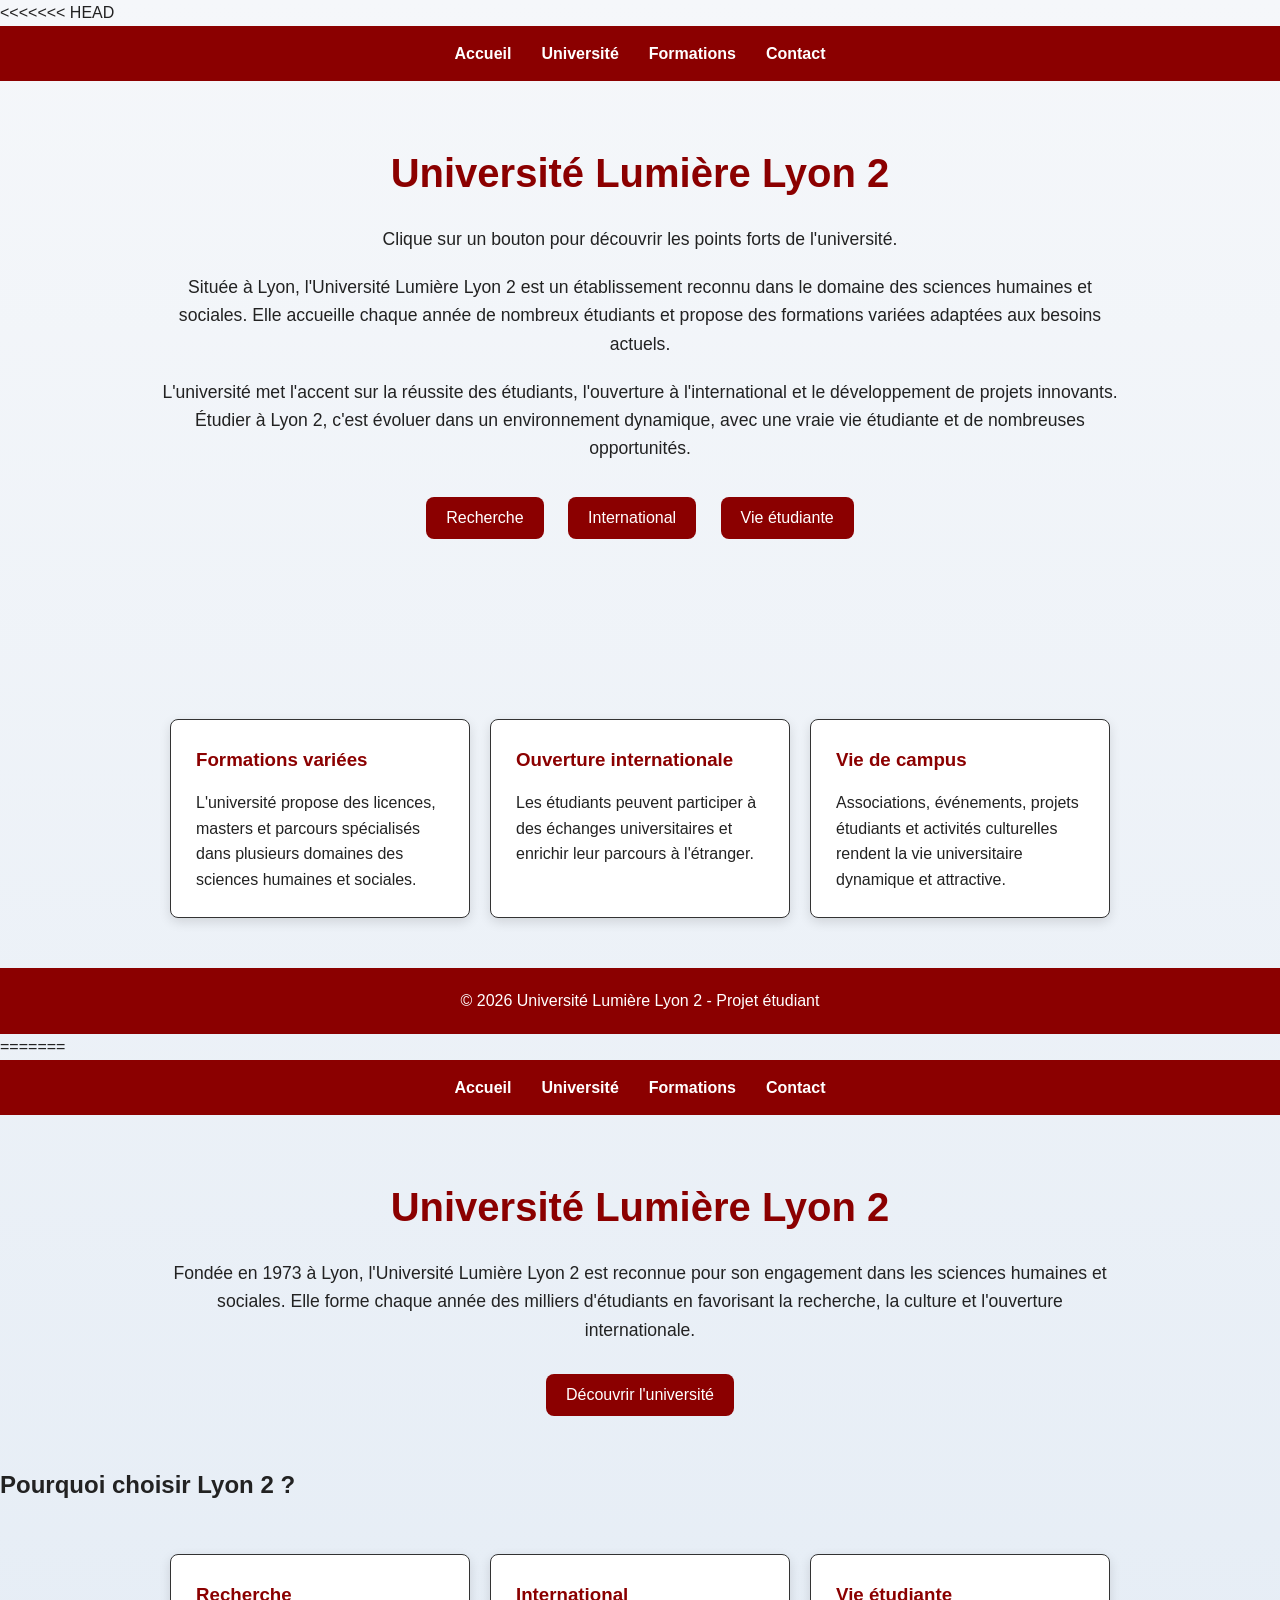
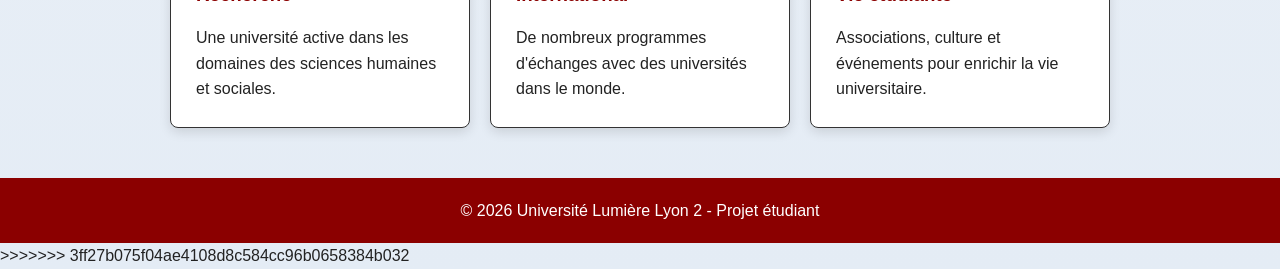
==== index.html @ df465ae9 "Rename git.html en index.html" ====
<!DOCTYPE html>
<html lang="fr">
<head>
<<<<<<< HEAD
    <meta charset="UTF-8">
    <meta name="viewport" content="width=device-width, initial-scale=1.0">
    <title>Université Lumière Lyon 2</title>

    <style>
        * {
            margin: 0;
            padding: 0;
            box-sizing: border-box;
        }

        body {
            font-family: Arial, sans-serif;
            background: linear-gradient(to bottom, #f5f7fa, #e4ecf5);
            color: #222;
            line-height: 1.6;
        }

        nav {
            background-color: #8b0000;
            padding: 15px 0;
            position: sticky;
            top: 0;
            z-index: 1000;
        }

        nav ul {
            list-style: none;
            display: flex;
            justify-content: center;
            gap: 30px;
        }

        nav ul li a {
            color: white;
            text-decoration: none;
            font-weight: bold;
            transition: 0.3s;
        }

        nav ul li a:hover {
            color: #ffd6d6;
        }

        .hero {
            text-align: center;
            padding: 60px 20px 40px;
            max-width: 1000px;
            margin: auto;
        }

        .hero h1 {
            font-size: 2.5rem;
            color: #8b0000;
            margin-bottom: 20px;
        }

        .hero p {
            font-size: 1.1rem;
            margin-bottom: 20px;
        }

        .buttons {
            margin-top: 25px;
        }

        button {
            margin: 10px;
            padding: 12px 20px;
            border: none;
            border-radius: 8px;
            background-color: #8b0000;
            color: white;
            font-size: 16px;
            cursor: pointer;
            transition: 0.3s;
        }

        button:hover {
            background-color: #b30000;
            transform: scale(1.05);
        }

        #texte {
            margin-top: 30px;
            font-size: 1.1rem;
            font-weight: bold;
            color: #8b0000;
            opacity: 0;
            transition: opacity 0.5s ease;
            min-height: 30px;
        }

        #texte.show {
            opacity: 1;
        }

        .cards {
            display: flex;
            justify-content: center;
            gap: 20px;
            flex-wrap: wrap;
            margin: 50px auto;
            max-width: 1100px;
            padding: 0 20px;
        }

        .card {
            background-color: white;
            width: 300px;
            padding: 25px;
            border-radius: 12px;
            box-shadow: 0 4px 12px rgba(0, 0, 0, 0.12);
            transition: 0.3s;
        }

        .card:hover {
            transform: translateY(-5px);
        }

        .card h3 {
            color: #8b0000;
            margin-bottom: 15px;
        }

        footer {
            text-align: center;
            background-color: #8b0000;
            color: white;
            padding: 20px;
            margin-top: 40px;
        }

        @media (max-width: 768px) {
            .hero h1 {
                font-size: 2rem;
            }

            nav ul {
                flex-direction: column;
                gap: 10px;
                align-items: center;
            }
        }
    </style>
</head>
<body>

    <nav>
        <ul>
            <li><a href="#">Accueil</a></li>
            <li><a href="#">Université</a></li>
            <li><a href="#">Formations</a></li>
            <li><a href="#">Contact</a></li>
        </ul>
    </nav>

    <section class="hero">
        <h1>Université Lumière Lyon 2</h1>

        <p>
            Clique sur un bouton pour découvrir les points forts de l'université.
        </p>

        <p>
            Située à Lyon, l'Université Lumière Lyon 2 est un établissement reconnu
            dans le domaine des sciences humaines et sociales. Elle accueille chaque
            année de nombreux étudiants et propose des formations variées adaptées
            aux besoins actuels.
        </p>

        <p>
            L'université met l'accent sur la réussite des étudiants, l'ouverture à
            l'international et le développement de projets innovants. Étudier à Lyon 2,
            c'est évoluer dans un environnement dynamique, avec une vraie vie étudiante
            et de nombreuses opportunités.
        </p>

        <div class="buttons">
            <button onclick="afficherTexte(1)">Recherche</button>
            <button onclick="afficherTexte(2)">International</button>
            <button onclick="afficherTexte(3)">Vie étudiante</button>
        </div>

        <p id="texte"></p>
    </section>

    <section class="cards">
        <div class="card">
            <h3>Formations variées</h3>
            <p>
                L'université propose des licences, masters et parcours spécialisés
                dans plusieurs domaines des sciences humaines et sociales.
            </p>
        </div>

        <div class="card">
            <h3>Ouverture internationale</h3>
            <p>
                Les étudiants peuvent participer à des échanges universitaires
                et enrichir leur parcours à l'étranger.
            </p>
        </div>

        <div class="card">
            <h3>Vie de campus</h3>
            <p>
                Associations, événements, projets étudiants et activités culturelles
                rendent la vie universitaire dynamique et attractive.
            </p>
        </div>
    </section>

    <footer>
        <p>© 2026 Université Lumière Lyon 2 - Projet étudiant</p>
    </footer>

    <script>
        function afficherTexte(numero) {
            let texte = document.getElementById("texte");

            texte.classList.remove("show");

            if (numero === 1) {
                texte.innerText = "Des équipes de recherche actives dans plusieurs domaines des sciences humaines.";
            } 
            else if (numero === 2) {
                texte.innerText = "Des échanges avec des universités étrangères pour enrichir son parcours.";
            } 
            else if (numero === 3) {
                texte.innerText = "De nombreuses associations et activités pour s'impliquer dans la vie du campus.";
            }

            setTimeout(() => {
                texte.classList.add("show");
            }, 100);
        }
    </script>
=======
<meta charset="UTF-8">
<meta name="viewport" content="width=device-width, initial-scale=1.0">
<title>Université Lumière Lyon 2 - Accueil</title>
<link rel="stylesheet" href="style12.css">
</head>

<body>

<nav>
<ul>
<li><a href="#">Accueil</a></li>
<li><a href="#">Université</a></li>
<li><a href="#">Formations</a></li>
<li><a href="#">Contact</a></li>
</ul>
</nav>

<section class="hero">

<h1>Université Lumière Lyon 2</h1>

<p>
Fondée en 1973 à Lyon, l'Université Lumière Lyon 2 est reconnue pour son
engagement dans les sciences humaines et sociales. Elle forme chaque année
des milliers d'étudiants en favorisant la recherche, la culture et
l'ouverture internationale.
</p>

<button onclick="message()">Découvrir l'université</button>

</section>

<section class="section">

<h2>Pourquoi choisir Lyon 2 ?</h2>

<div class="cards">

<div class="card">
<h3>Recherche</h3>
<p>Une université active dans les domaines des sciences humaines et sociales.</p>
</div>

<div class="card">
<h3>International</h3>
<p>De nombreux programmes d'échanges avec des universités dans le monde.</p>
</div>

<div class="card">
<h3>Vie étudiante</h3>
<p>Associations, culture et événements pour enrichir la vie universitaire.</p>
</div>

</div>

</section>

<footer>
<p>© 2026 Université Lumière Lyon 2 - Projet étudiant</p>
</footer>

<script>
function message(){
    alert("Bienvenue à l'Université Lumière Lyon 2 !");
}
</script>
>>>>>>> 3ff27b075f04ae4108d8c584cc96b0658384b032

</body>
</html>
---- style12.css ----
/* --- Ajouts pour rendre le site plus dynamique --- */

.hero h1 {
    animation: fadeInDown 1.2s ease-out;
}

@keyframes fadeInDown {
    from {
        opacity: 0;
        transform: translateY(-20px);
    }
    to {
        opacity: 1;
        transform: translateY(0);
    }
}

/* 2. Effet de survol sur les cartes */
.card {
    transition: transform 0.3s ease, box-shadow 0.3s ease;
    border: 1px solid #333; 
    border-radius: 8px;    

.card:hover {
    transform: translateY(-10px); 
    box-shadow: 0 10px 20px rgba(255, 255, 255, 0.1); 
    border-color: white; 
}

/* 3. Style pour le bouton (transition plus douce) */
button {
    transition: all 0.3s ease;
    border-radius: 5px;
}.hero h1{
    font-size:3em;
    margin-bottom:20px;
}

.hero p{
    max-width:700px;
    margin:auto;
    line-height:1.6;
    color:#ddd;
}

button{
    margin-top:30px;
    padding:15px 30px;
    background:white;
    color:black;
    border:none;
    cursor:pointer;
    font-weight:bold;
}

button:hover{
    background:black;
    color:white;
    border:2px solid white;
}

.section{
    padding:60px 20px;
    text-align:center;
}

.cards{
    display:flex;
    justify-content:center;
    gap:40px;
    flex-wrap:wrap;
    margin-top:40px;
}

.card{
    background:#111;
    padding:25px;
    width:250px;
}

footer{
    background:#111;
    text-align:center;
    padding:20px;
    margin-top:50px;
}
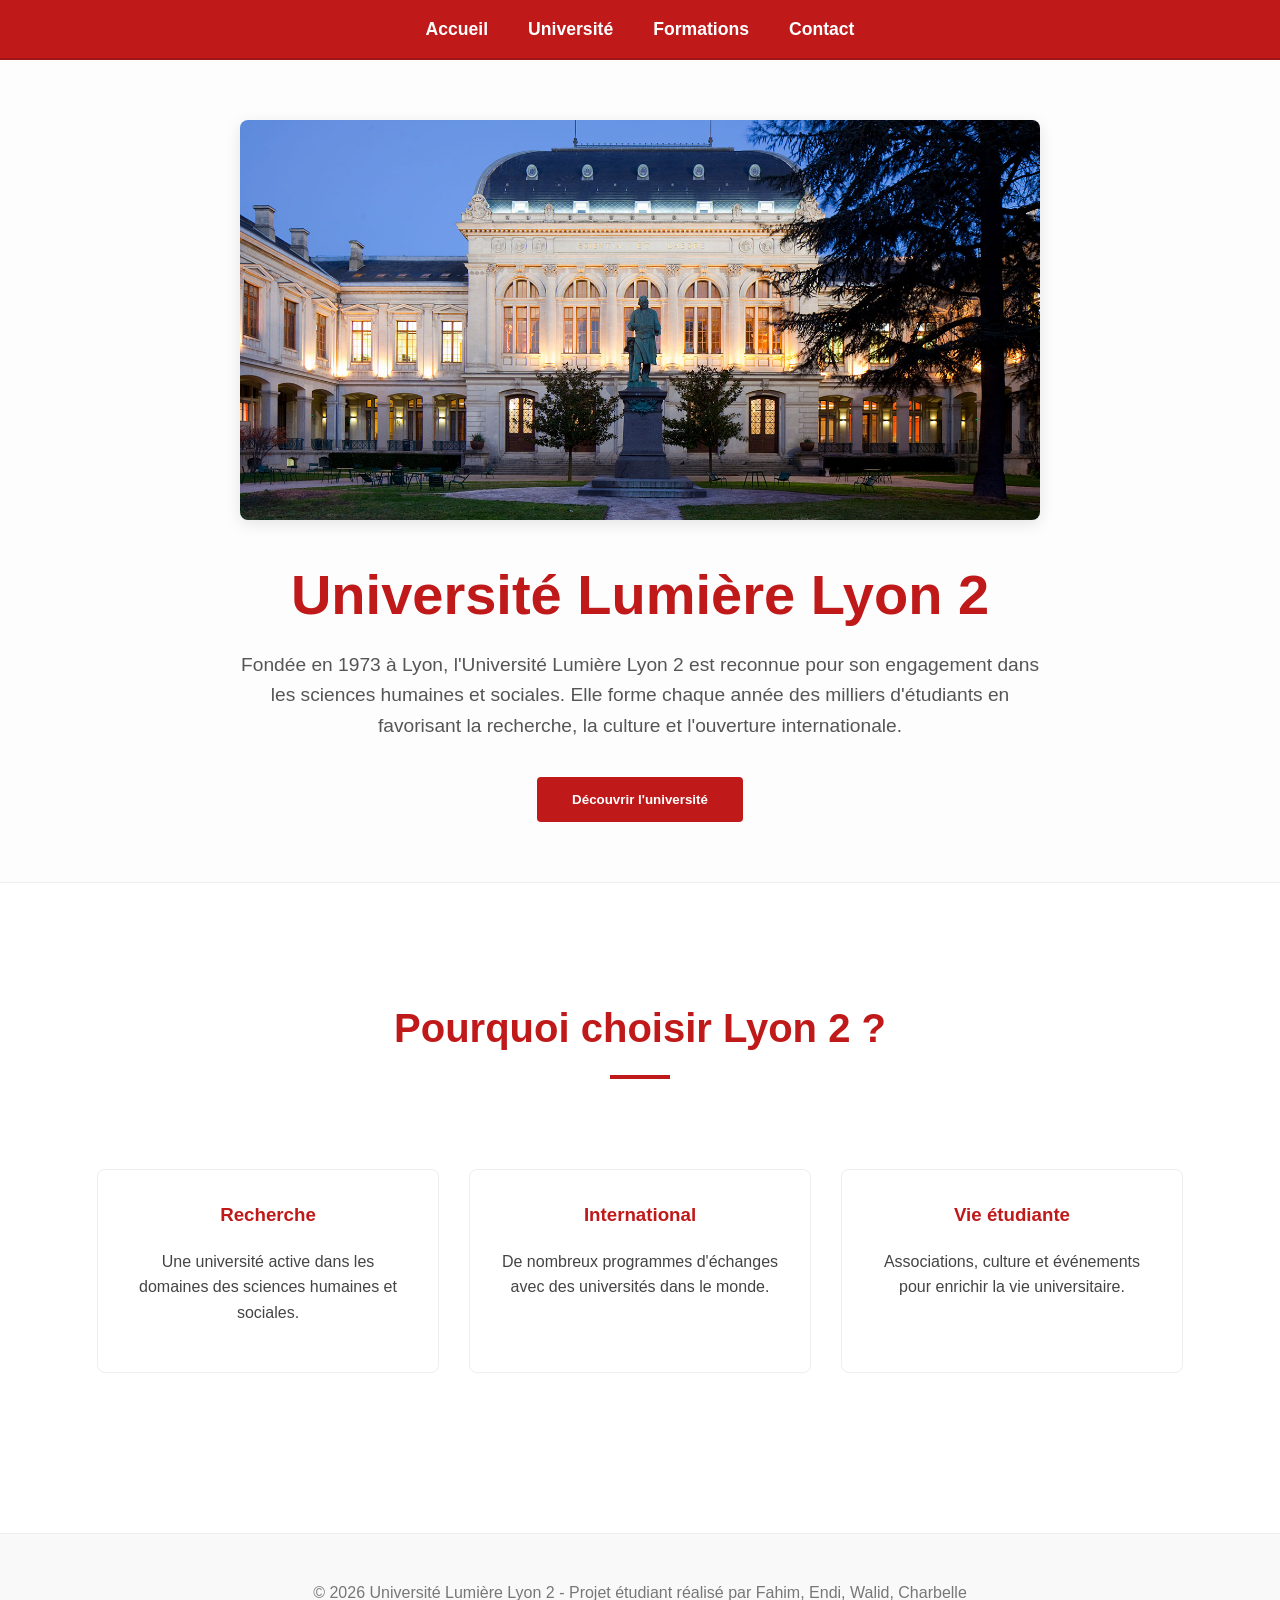
==== commit 33daf7c3: "nouveau design final du site" ====
--- a/index.html
+++ b/index.html
@@ -1,313 +1,64 @@
-<!DOCTYPE html>
-<html lang="fr">
-<head>
-<<<<<<< HEAD
-    <meta charset="UTF-8">
-    <meta name="viewport" content="width=device-width, initial-scale=1.0">
-    <title>Université Lumière Lyon 2</title>
-
-    <style>
-        * {
-            margin: 0;
-            padding: 0;
-            box-sizing: border-box;
-        }
-
-        body {
-            font-family: Arial, sans-serif;
-            background: linear-gradient(to bottom, #f5f7fa, #e4ecf5);
-            color: #222;
-            line-height: 1.6;
-        }
-
-        nav {
-            background-color: #8b0000;
-            padding: 15px 0;
-            position: sticky;
-            top: 0;
-            z-index: 1000;
-        }
-
-        nav ul {
-            list-style: none;
-            display: flex;
-            justify-content: center;
-            gap: 30px;
-        }
-
-        nav ul li a {
-            color: white;
-            text-decoration: none;
-            font-weight: bold;
-            transition: 0.3s;
-        }
-
-        nav ul li a:hover {
-            color: #ffd6d6;
-        }
-
-        .hero {
-            text-align: center;
-            padding: 60px 20px 40px;
-            max-width: 1000px;
-            margin: auto;
-        }
-
-        .hero h1 {
-            font-size: 2.5rem;
-            color: #8b0000;
-            margin-bottom: 20px;
-        }
-
-        .hero p {
-            font-size: 1.1rem;
-            margin-bottom: 20px;
-        }
-
-        .buttons {
-            margin-top: 25px;
-        }
-
-        button {
-            margin: 10px;
-            padding: 12px 20px;
-            border: none;
-            border-radius: 8px;
-            background-color: #8b0000;
-            color: white;
-            font-size: 16px;
-            cursor: pointer;
-            transition: 0.3s;
-        }
-
-        button:hover {
-            background-color: #b30000;
-            transform: scale(1.05);
-        }
-
-        #texte {
-            margin-top: 30px;
-            font-size: 1.1rem;
-            font-weight: bold;
-            color: #8b0000;
-            opacity: 0;
-            transition: opacity 0.5s ease;
-            min-height: 30px;
-        }
-
-        #texte.show {
-            opacity: 1;
-        }
-
-        .cards {
-            display: flex;
-            justify-content: center;
-            gap: 20px;
-            flex-wrap: wrap;
-            margin: 50px auto;
-            max-width: 1100px;
-            padding: 0 20px;
-        }
-
-        .card {
-            background-color: white;
-            width: 300px;
-            padding: 25px;
-            border-radius: 12px;
-            box-shadow: 0 4px 12px rgba(0, 0, 0, 0.12);
-            transition: 0.3s;
-        }
-
-        .card:hover {
-            transform: translateY(-5px);
-        }
-
-        .card h3 {
-            color: #8b0000;
-            margin-bottom: 15px;
-        }
-
-        footer {
-            text-align: center;
-            background-color: #8b0000;
-            color: white;
-            padding: 20px;
-            margin-top: 40px;
-        }
-
-        @media (max-width: 768px) {
-            .hero h1 {
-                font-size: 2rem;
-            }
-
-            nav ul {
-                flex-direction: column;
-                gap: 10px;
-                align-items: center;
-            }
-        }
-    </style>
-</head>
-<body>
-
-    <nav>
-        <ul>
-            <li><a href="#">Accueil</a></li>
-            <li><a href="#">Université</a></li>
-            <li><a href="#">Formations</a></li>
-            <li><a href="#">Contact</a></li>
-        </ul>
-    </nav>
-
-    <section class="hero">
-        <h1>Université Lumière Lyon 2</h1>
-
-        <p>
-            Clique sur un bouton pour découvrir les points forts de l'université.
-        </p>
-
-        <p>
-            Située à Lyon, l'Université Lumière Lyon 2 est un établissement reconnu
-            dans le domaine des sciences humaines et sociales. Elle accueille chaque
-            année de nombreux étudiants et propose des formations variées adaptées
-            aux besoins actuels.
-        </p>
-
-        <p>
-            L'université met l'accent sur la réussite des étudiants, l'ouverture à
-            l'international et le développement de projets innovants. Étudier à Lyon 2,
-            c'est évoluer dans un environnement dynamique, avec une vraie vie étudiante
-            et de nombreuses opportunités.
-        </p>
-
-        <div class="buttons">
-            <button onclick="afficherTexte(1)">Recherche</button>
-            <button onclick="afficherTexte(2)">International</button>
-            <button onclick="afficherTexte(3)">Vie étudiante</button>
-        </div>
-
-        <p id="texte"></p>
-    </section>
-
-    <section class="cards">
-        <div class="card">
-            <h3>Formations variées</h3>
-            <p>
-                L'université propose des licences, masters et parcours spécialisés
-                dans plusieurs domaines des sciences humaines et sociales.
-            </p>
-        </div>
-
-        <div class="card">
-            <h3>Ouverture internationale</h3>
-            <p>
-                Les étudiants peuvent participer à des échanges universitaires
-                et enrichir leur parcours à l'étranger.
-            </p>
-        </div>
-
-        <div class="card">
-            <h3>Vie de campus</h3>
-            <p>
-                Associations, événements, projets étudiants et activités culturelles
-                rendent la vie universitaire dynamique et attractive.
-            </p>
-        </div>
-    </section>
-
-    <footer>
-        <p>© 2026 Université Lumière Lyon 2 - Projet étudiant</p>
-    </footer>
-
-    <script>
-        function afficherTexte(numero) {
-            let texte = document.getElementById("texte");
-
-            texte.classList.remove("show");
-
-            if (numero === 1) {
-                texte.innerText = "Des équipes de recherche actives dans plusieurs domaines des sciences humaines.";
-            } 
-            else if (numero === 2) {
-                texte.innerText = "Des échanges avec des universités étrangères pour enrichir son parcours.";
-            } 
-            else if (numero === 3) {
-                texte.innerText = "De nombreuses associations et activités pour s'impliquer dans la vie du campus.";
-            }
-
-            setTimeout(() => {
-                texte.classList.add("show");
-            }, 100);
-        }
-    </script>
-=======
-<meta charset="UTF-8">
-<meta name="viewport" content="width=device-width, initial-scale=1.0">
-<title>Université Lumière Lyon 2 - Accueil</title>
-<link rel="stylesheet" href="style12.css">
-</head>
-
-<body>
-
-<nav>
-<ul>
-<li><a href="#">Accueil</a></li>
-<li><a href="#">Université</a></li>
-<li><a href="#">Formations</a></li>
-<li><a href="#">Contact</a></li>
-</ul>
-</nav>
-
-<section class="hero">
-
-<h1>Université Lumière Lyon 2</h1>
-
-<p>
-Fondée en 1973 à Lyon, l'Université Lumière Lyon 2 est reconnue pour son
-engagement dans les sciences humaines et sociales. Elle forme chaque année
-des milliers d'étudiants en favorisant la recherche, la culture et
-l'ouverture internationale.
-</p>
-
-<button onclick="message()">Découvrir l'université</button>
-
-</section>
-
-<section class="section">
-
-<h2>Pourquoi choisir Lyon 2 ?</h2>
-
-<div class="cards">
-
-<div class="card">
-<h3>Recherche</h3>
-<p>Une université active dans les domaines des sciences humaines et sociales.</p>
-</div>
-
-<div class="card">
-<h3>International</h3>
-<p>De nombreux programmes d'échanges avec des universités dans le monde.</p>
-</div>
-
-<div class="card">
-<h3>Vie étudiante</h3>
-<p>Associations, culture et événements pour enrichir la vie universitaire.</p>
-</div>
-
-</div>
-
-</section>
-
-<footer>
-<p>© 2026 Université Lumière Lyon 2 - Projet étudiant</p>
-</footer>
-
-<script>
-function message(){
-    alert("Bienvenue à l'Université Lumière Lyon 2 !");
-}
-</script>
->>>>>>> 3ff27b075f04ae4108d8c584cc96b0658384b032
-
-</body>
+<!DOCTYPE html>
+<html lang="fr">
+<head>
+    <meta charset="UTF-8">
+    <meta name="viewport" content="width=device-width, initial-scale=1.0">
+    <title>Université Lumière Lyon 2 - Accueil</title>
+    <link rel="stylesheet" href="style12.css">
+</head>
+
+<body>
+
+    <nav>
+        <ul>
+            <li><a href="index.html">Accueil</a></li>
+            <li><a href="universite.html">Université</a></li>
+            <li><a href="formations.html">Formations</a></li>
+            <li><a href="contact.html">Contact</a></li>
+        </ul>
+    </nav>
+
+    <section class="hero">
+        <img src="image2.jpg" alt="Université" class="hero-image">
+        <h1>Université Lumière Lyon 2</h1>
+        <p>
+            Fondée en 1973 à Lyon, l'Université Lumière Lyon 2 est reconnue pour son
+            engagement dans les sciences humaines et sociales. Elle forme chaque année
+            des milliers d'étudiants en favorisant la recherche, la culture et
+            l'ouverture internationale.
+        </p>
+        <a href="#choisir-lyon2">
+            <button>Découvrir l'université</button>
+        </a>
+    </section>
+
+    <section class="section" id="choisir-lyon2">
+        <h2>Pourquoi choisir Lyon 2 ?</h2>
+        <div class="cards">
+            <div class="card">
+                <h3>Recherche</h3>
+                <p>Une université active dans les domaines des sciences humaines et sociales.</p>
+            </div>
+            <div class="card">
+                <h3>International</h3>
+                <p>De nombreux programmes d'échanges avec des universités dans le monde.</p>
+            </div>
+            <div class="card">
+                <h3>Vie étudiante</h3>
+                <p>Associations, culture et événements pour enrichir la vie universitaire.</p>
+            </div>
+        </div>
+    </section>
+
+    <footer>
+        <p>© 2026 Université Lumière Lyon 2 - Projet étudiant réalisé par Fahim, Endi, Walid, Charbelle</p>
+    </footer>
+
+    <script>
+        function message(){
+            alert("Bienvenue à l'Université Lumière Lyon 2 !");
+        }
+    </script>
+
+</body>
 </html>
--- a/style12.css
+++ b/style12.css
@@ -1,86 +1,153 @@
-/* --- Ajouts pour rendre le site plus dynamique --- */
-
-.hero h1 {
-    animation: fadeInDown 1.2s ease-out;
-}
-
-@keyframes fadeInDown {
-    from {
-        opacity: 0;
-        transform: translateY(-20px);
-    }
-    to {
-        opacity: 1;
-        transform: translateY(0);
-    }
-}
-
-/* 2. Effet de survol sur les cartes */
-.card {
-    transition: transform 0.3s ease, box-shadow 0.3s ease;
-    border: 1px solid #333; 
-    border-radius: 8px;    
-
-.card:hover {
-    transform: translateY(-10px); 
-    box-shadow: 0 10px 20px rgba(255, 255, 255, 0.1); 
-    border-color: white; 
-}
-
-/* 3. Style pour le bouton (transition plus douce) */
-button {
-    transition: all 0.3s ease;
-    border-radius: 5px;
-}.hero h1{
-    font-size:3em;
-    margin-bottom:20px;
-}
-
-.hero p{
-    max-width:700px;
-    margin:auto;
-    line-height:1.6;
-    color:#ddd;
-}
-
-button{
-    margin-top:30px;
-    padding:15px 30px;
-    background:white;
-    color:black;
-    border:none;
-    cursor:pointer;
-    font-weight:bold;
-}
-
-button:hover{
-    background:black;
-    color:white;
-    border:2px solid white;
-}
-
-.section{
-    padding:60px 20px;
-    text-align:center;
-}
-
-.cards{
-    display:flex;
-    justify-content:center;
-    gap:40px;
-    flex-wrap:wrap;
-    margin-top:40px;
-}
-
-.card{
-    background:#111;
-    padding:25px;
-    width:250px;
-}
-
-footer{
-    background:#111;
-    text-align:center;
-    padding:20px;
-    margin-top:50px;
-}
+html {
+    scroll-behavior: smooth;
+}
+
+body {
+    font-family: 'Helvetica Neue', Helvetica, Arial, sans-serif;
+    margin: 0;
+    background: #FFFFFF;
+    color: #444444;
+    line-height: 1.6;
+}
+
+nav {
+    background: #bf191a; 
+    padding: 15px 20px;
+    position: sticky;
+    top: 0;
+    z-index: 1000;
+    border-bottom: 2px solid #a01516;
+}
+
+nav ul {
+    list-style: none;
+    display: flex;
+    justify-content: center;
+    gap: 40px;
+    margin: 0;
+    padding: 0;
+}
+
+nav a {
+    color: #FFFFFF;
+    text-decoration: none;
+    font-weight: bold;
+    font-size: 1.1em;
+    transition: 0.3s;
+}
+
+nav a:hover {
+    color: #ffeaea;
+}
+
+.hero {
+    text-align: center;
+    padding: 60px 20px;
+    background-color: #fdfdfd;
+    border-bottom: 1px solid #eeeeee;
+    display: flex;
+    flex-direction: column;
+    align-items: center; 
+}
+
+.hero-image {
+    width: 100%;
+    max-width: 800px;
+    height: 400px;
+    object-fit: cover;
+    margin-bottom: 30px;
+    border-radius: 8px;
+    box-shadow: 0 4px 15px rgba(0,0,0,0.1);
+}
+
+.hero h1 {
+    font-size: 3.5em;
+    margin-bottom: 10px;
+    margin-top: 0;
+    color: #bf191a; 
+    font-weight: 800;
+}
+
+.hero p {
+    max-width: 800px;
+    margin: 0 auto;
+    font-size: 1.2em;
+    color: #555555;
+}
+
+button {
+    margin-top: 35px;
+    padding: 15px 35px;
+    background: #bf191a;
+    color: #FFFFFF;
+    border: none;
+    cursor: pointer;
+    font-weight: bold;
+    border-radius: 4px;
+    transition: 0.3s;
+}
+
+button:hover {
+    background: #e21e1f;
+    transform: translateY(-2px);
+}
+
+.section {
+    padding: 80px 20px;
+    text-align: center;
+    scroll-margin-top: 80px;
+}
+
+.section h2 {
+    font-size: 2.5em;
+    margin-bottom: 40px;
+    color: #bf191a;
+    position: relative;
+    display: inline-block;
+}
+
+.section h2::after {
+    content: '';
+    display: block;
+    width: 60px;
+    height: 4px;
+    background: #bf191a;
+    margin: 15px auto 0 auto;
+}
+
+.cards {
+    display: flex;
+    justify-content: center;
+    gap: 30px;
+    flex-wrap: wrap;
+    margin-top: 50px;
+}
+
+.card {
+    background: #FFFFFF;
+    padding: 30px;
+    width: 280px;
+    border-radius: 8px;
+    border: 1px solid #eeeeee;
+    transition: 0.3s;
+}
+
+.card:hover {
+    transform: translateY(-10px);
+    border-color: #bf191a;
+}
+
+.card h3 {
+    margin-top: 0;
+    color: #bf191a;
+    font-weight: 700;
+}
+
+footer {
+    background: #f9f9f9;
+    color: #777777;
+    text-align: center;
+    padding: 30px;
+    margin-top: 80px;
+    border-top: 1px solid #eeeeee;
+}
